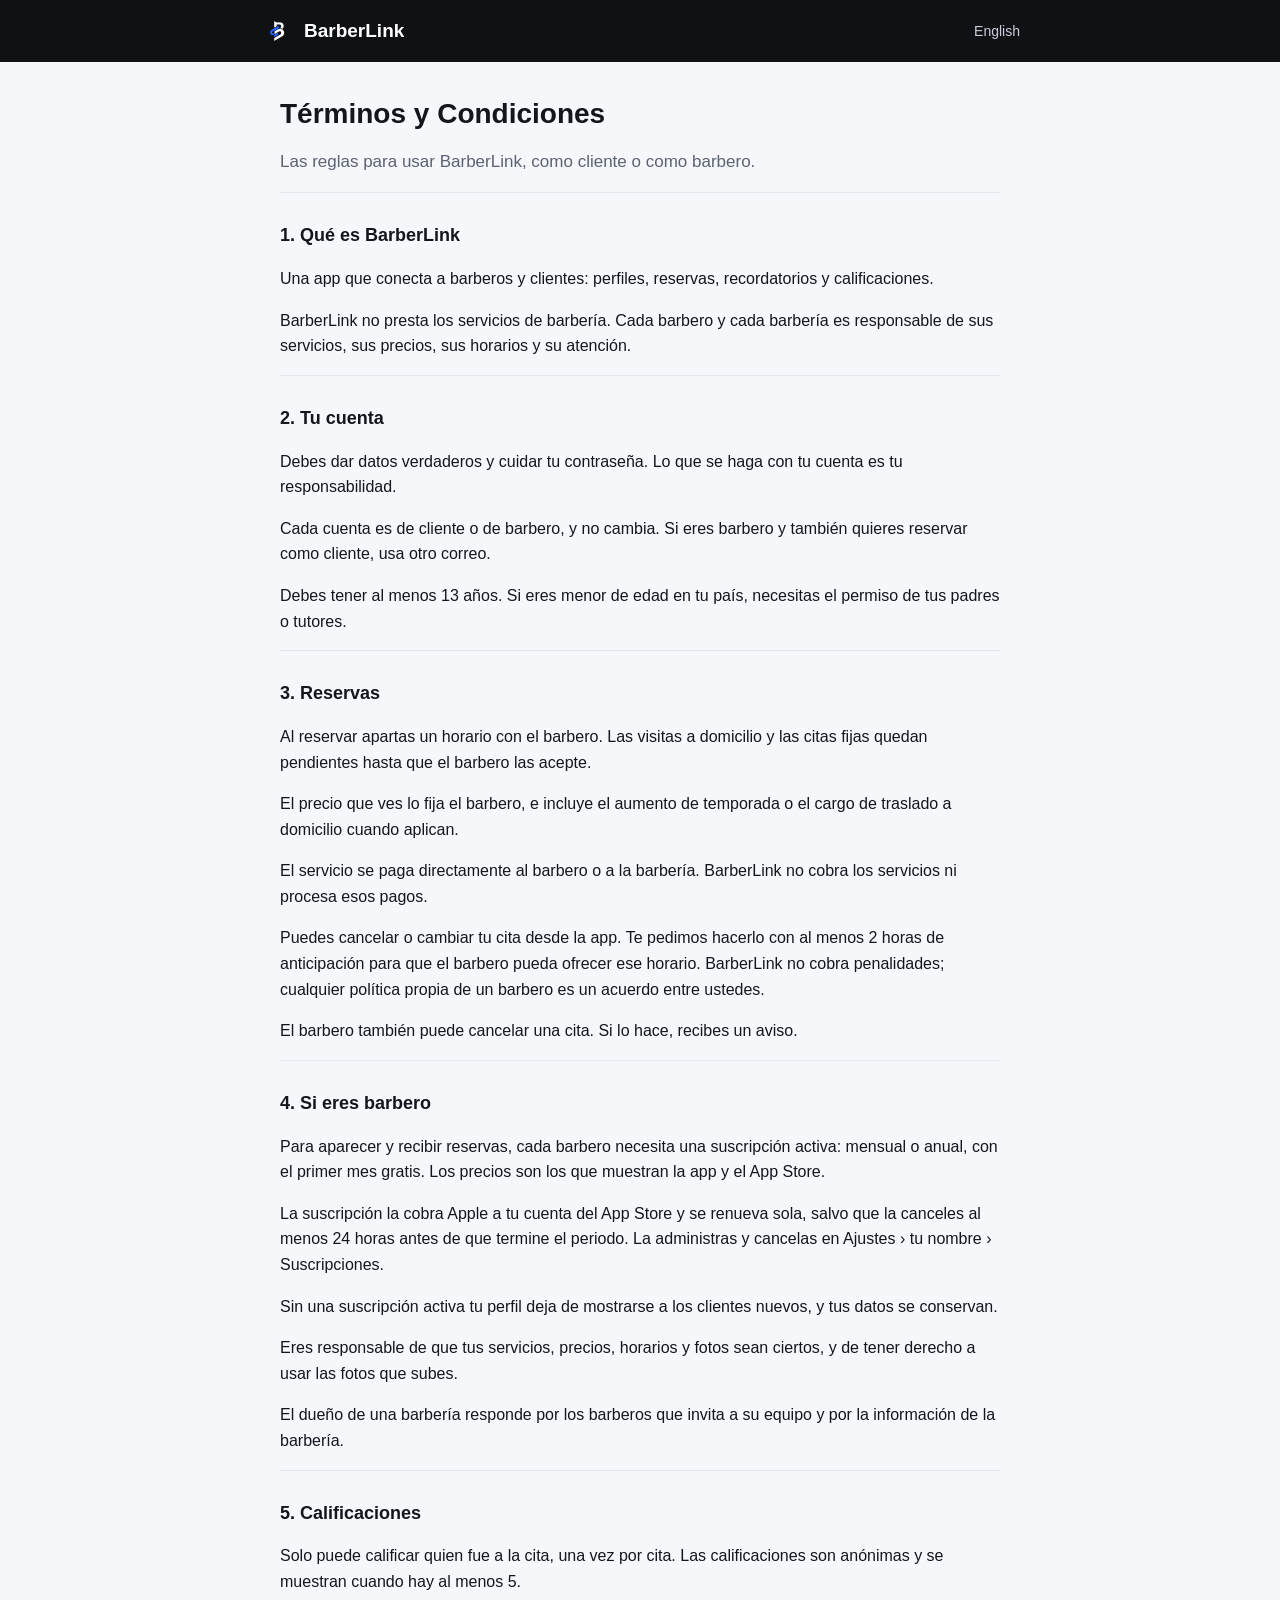
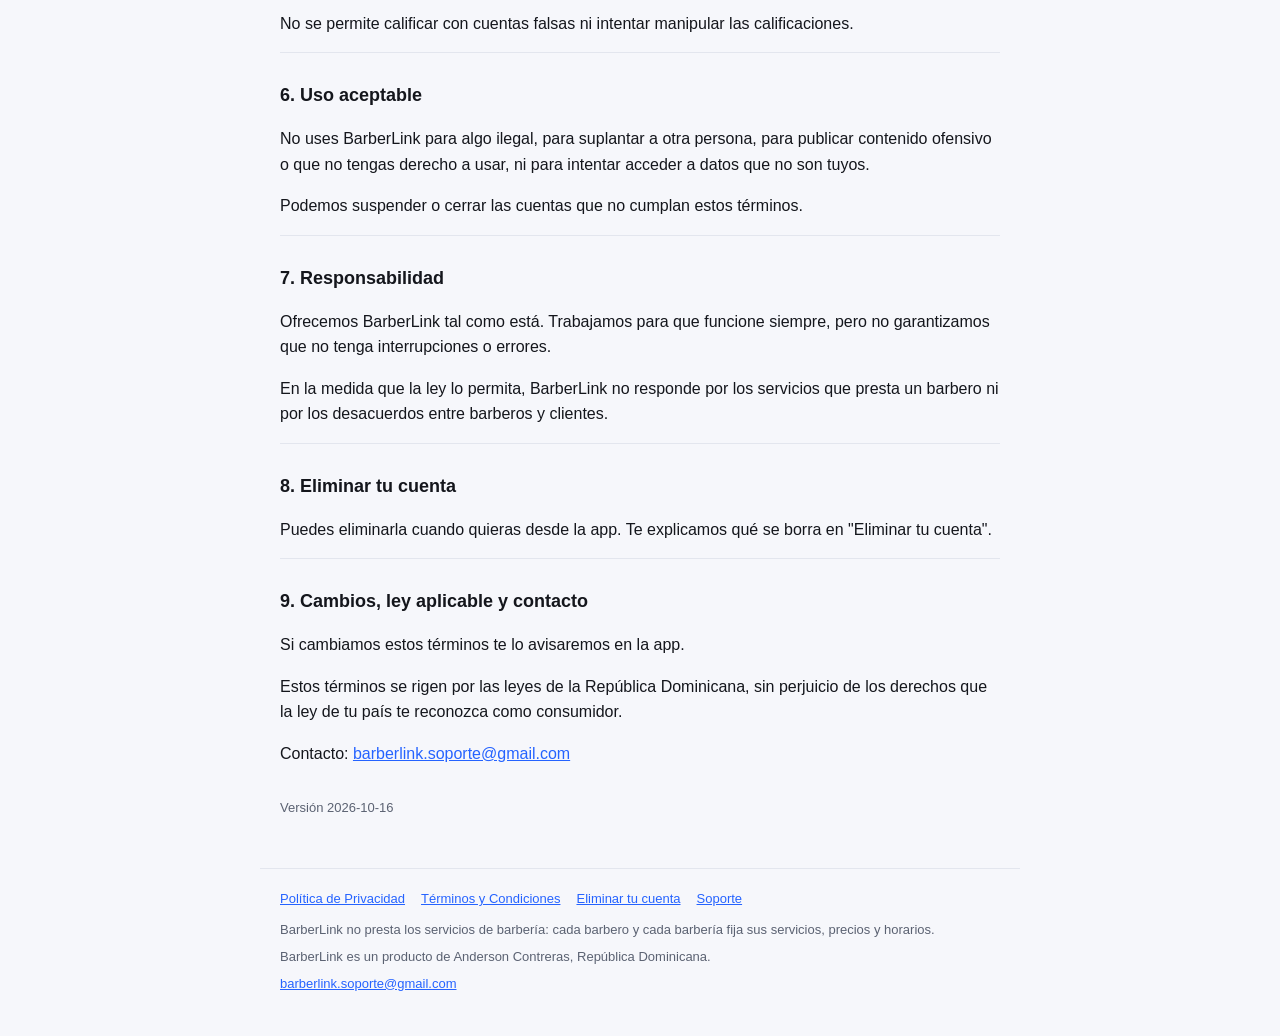
==== terminos.html @ 306a6e2c "Páginas públicas de BarberLink: privacidad, términos, eliminar la cuenta y soporte Generadas con scr" ====
<!doctype html>
<html lang="es">
<head>
<meta charset="utf-8">
<meta name="viewport" content="width=device-width, initial-scale=1">
<title>Términos y Condiciones · BarberLink</title>
<link rel="icon" href="marca.png">
<link rel="stylesheet" href="estilos.css">
</head>
<body>
<header>
  <a class="marca" href="index.html"><img src="marca.png" alt=""><span>BarberLink</span></a>
  <a class="idioma" href="en/terms.html">English</a>
</header>
<main>
<h1>Términos y Condiciones</h1>
<p class="resumen">Las reglas para usar BarberLink, como cliente o como barbero.</p>
<section>
<h2>1. Qué es BarberLink</h2>
<p>Una app que conecta a barberos y clientes: perfiles, reservas, recordatorios y calificaciones.</p>
<p>BarberLink no presta los servicios de barbería. Cada barbero y cada barbería es responsable de sus servicios, sus precios, sus horarios y su atención.</p>
</section>
<section>
<h2>2. Tu cuenta</h2>
<p>Debes dar datos verdaderos y cuidar tu contraseña. Lo que se haga con tu cuenta es tu responsabilidad.</p>
<p>Cada cuenta es de cliente o de barbero, y no cambia. Si eres barbero y también quieres reservar como cliente, usa otro correo.</p>
<p>Debes tener al menos 13 años. Si eres menor de edad en tu país, necesitas el permiso de tus padres o tutores.</p>
</section>
<section>
<h2>3. Reservas</h2>
<p>Al reservar apartas un horario con el barbero. Las visitas a domicilio y las citas fijas quedan pendientes hasta que el barbero las acepte.</p>
<p>El precio que ves lo fija el barbero, e incluye el aumento de temporada o el cargo de traslado a domicilio cuando aplican.</p>
<p>El servicio se paga directamente al barbero o a la barbería. BarberLink no cobra los servicios ni procesa esos pagos.</p>
<p>Puedes cancelar o cambiar tu cita desde la app. Te pedimos hacerlo con al menos 2 horas de anticipación para que el barbero pueda ofrecer ese horario. BarberLink no cobra penalidades; cualquier política propia de un barbero es un acuerdo entre ustedes.</p>
<p>El barbero también puede cancelar una cita. Si lo hace, recibes un aviso.</p>
</section>
<section>
<h2>4. Si eres barbero</h2>
<p>Para aparecer y recibir reservas, cada barbero necesita una suscripción activa: mensual o anual, con el primer mes gratis. Los precios son los que muestran la app y el App Store.</p>
<p>La suscripción la cobra Apple a tu cuenta del App Store y se renueva sola, salvo que la canceles al menos 24 horas antes de que termine el periodo. La administras y cancelas en Ajustes › tu nombre › Suscripciones.</p>
<p>Sin una suscripción activa tu perfil deja de mostrarse a los clientes nuevos, y tus datos se conservan.</p>
<p>Eres responsable de que tus servicios, precios, horarios y fotos sean ciertos, y de tener derecho a usar las fotos que subes.</p>
<p>El dueño de una barbería responde por los barberos que invita a su equipo y por la información de la barbería.</p>
</section>
<section>
<h2>5. Calificaciones</h2>
<p>Solo puede calificar quien fue a la cita, una vez por cita. Las calificaciones son anónimas y se muestran cuando hay al menos 5.</p>
<p>No se permite calificar con cuentas falsas ni intentar manipular las calificaciones.</p>
</section>
<section>
<h2>6. Uso aceptable</h2>
<p>No uses BarberLink para algo ilegal, para suplantar a otra persona, para publicar contenido ofensivo o que no tengas derecho a usar, ni para intentar acceder a datos que no son tuyos.</p>
<p>Podemos suspender o cerrar las cuentas que no cumplan estos términos.</p>
</section>
<section>
<h2>7. Responsabilidad</h2>
<p>Ofrecemos BarberLink tal como está. Trabajamos para que funcione siempre, pero no garantizamos que no tenga interrupciones o errores.</p>
<p>En la medida que la ley lo permita, BarberLink no responde por los servicios que presta un barbero ni por los desacuerdos entre barberos y clientes.</p>
</section>
<section>
<h2>8. Eliminar tu cuenta</h2>
<p>Puedes eliminarla cuando quieras desde la app. Te explicamos qué se borra en &quot;Eliminar tu cuenta&quot;.</p>
</section>
<section>
<h2>9. Cambios, ley aplicable y contacto</h2>
<p>Si cambiamos estos términos te lo avisaremos en la app.</p>
<p>Estos términos se rigen por las leyes de la República Dominicana, sin perjuicio de los derechos que la ley de tu país te reconozca como consumidor.</p>
<p>Contacto: <a href="mailto:barberlink.soporte@gmail.com">barberlink.soporte@gmail.com</a></p>
</section>
<p class="version">Versión 2026-10-16</p>
</main>
<footer>
  <nav><a href="privacidad.html">Política de Privacidad</a><a href="terminos.html">Términos y Condiciones</a><a href="eliminar-cuenta.html">Eliminar tu cuenta</a><a href="soporte.html">Soporte</a></nav>
  <p>BarberLink no presta los servicios de barbería: cada barbero y cada barbería fija sus servicios, precios y horarios.</p>
  <p>BarberLink es un producto de Anderson Contreras, República Dominicana.</p>
  <p><a href="mailto:barberlink.soporte@gmail.com">barberlink.soporte@gmail.com</a></p>
</footer>
</body>
</html>
---- estilos.css ----
/* Public pages (scripts/build-pages.mjs). The app's colors: dark header and the electric blue. */
:root {
  --oscuro: #0f1115;
  --azul: #2563ff;
  --texto: #14161c;
  --suave: #5b6272;
  --fondo: #f6f7fb;
  --borde: #e3e6ee;
  color-scheme: light dark;
}
@media (prefers-color-scheme: dark) {
  :root { --texto: #eceef3; --suave: #9aa1b2; --fondo: #0b0d11; --borde: #23262f; }
}
* { box-sizing: border-box; }
body {
  margin: 0; background: var(--fondo); color: var(--texto);
  font: 16px/1.6 -apple-system, BlinkMacSystemFont, "Segoe UI", Roboto, Inter, Arial, sans-serif;
}
header {
  display: flex; align-items: center; justify-content: space-between;
  padding: 14px max(20px, calc((100% - 760px) / 2)); background: var(--oscuro);
}
.marca { display: flex; align-items: center; gap: 10px; color: #fff; text-decoration: none; font-weight: 700; font-size: 19px; }
.marca img { width: 34px; height: 34px; border-radius: 8px; }
.idioma { color: #c9cedb; text-decoration: none; font-size: 14px; }
main { max-width: 760px; margin: 0 auto; padding: 28px 20px 12px; }
h1 { font-size: 28px; line-height: 1.25; margin: 6px 0 12px; }
h2 { font-size: 18px; margin: 28px 0 8px; }
.resumen { font-size: 17px; color: var(--suave); }
.nota { font-size: 14px; color: var(--suave); border-left: 3px solid var(--azul); padding-left: 12px; }
.version { font-size: 13px; color: var(--suave); margin-top: 32px; }
a { color: var(--azul); }
section { border-top: 1px solid var(--borde); }
.portada { text-align: center; padding: 18px 0 8px; }
.portada img { width: 96px; height: 96px; border-radius: 22px; }
.portada h1 { font-size: 34px; margin: 10px 0 2px; }
.lema { color: var(--azul); font-weight: 600; margin-top: 0; }
.lista { list-style: none; padding: 0; margin: 22px 0; display: grid; gap: 10px; }
.lista a {
  display: block; padding: 14px 16px; border: 1px solid var(--borde); border-radius: 12px;
  text-decoration: none; font-weight: 600; background: rgba(37, 99, 255, 0.05);
}
footer { max-width: 760px; margin: 24px auto 0; padding: 20px 20px 36px; border-top: 1px solid var(--borde); font-size: 13px; color: var(--suave); }
footer nav { display: flex; flex-wrap: wrap; gap: 6px 16px; margin-bottom: 10px; }
footer p { margin: 6px 0; }
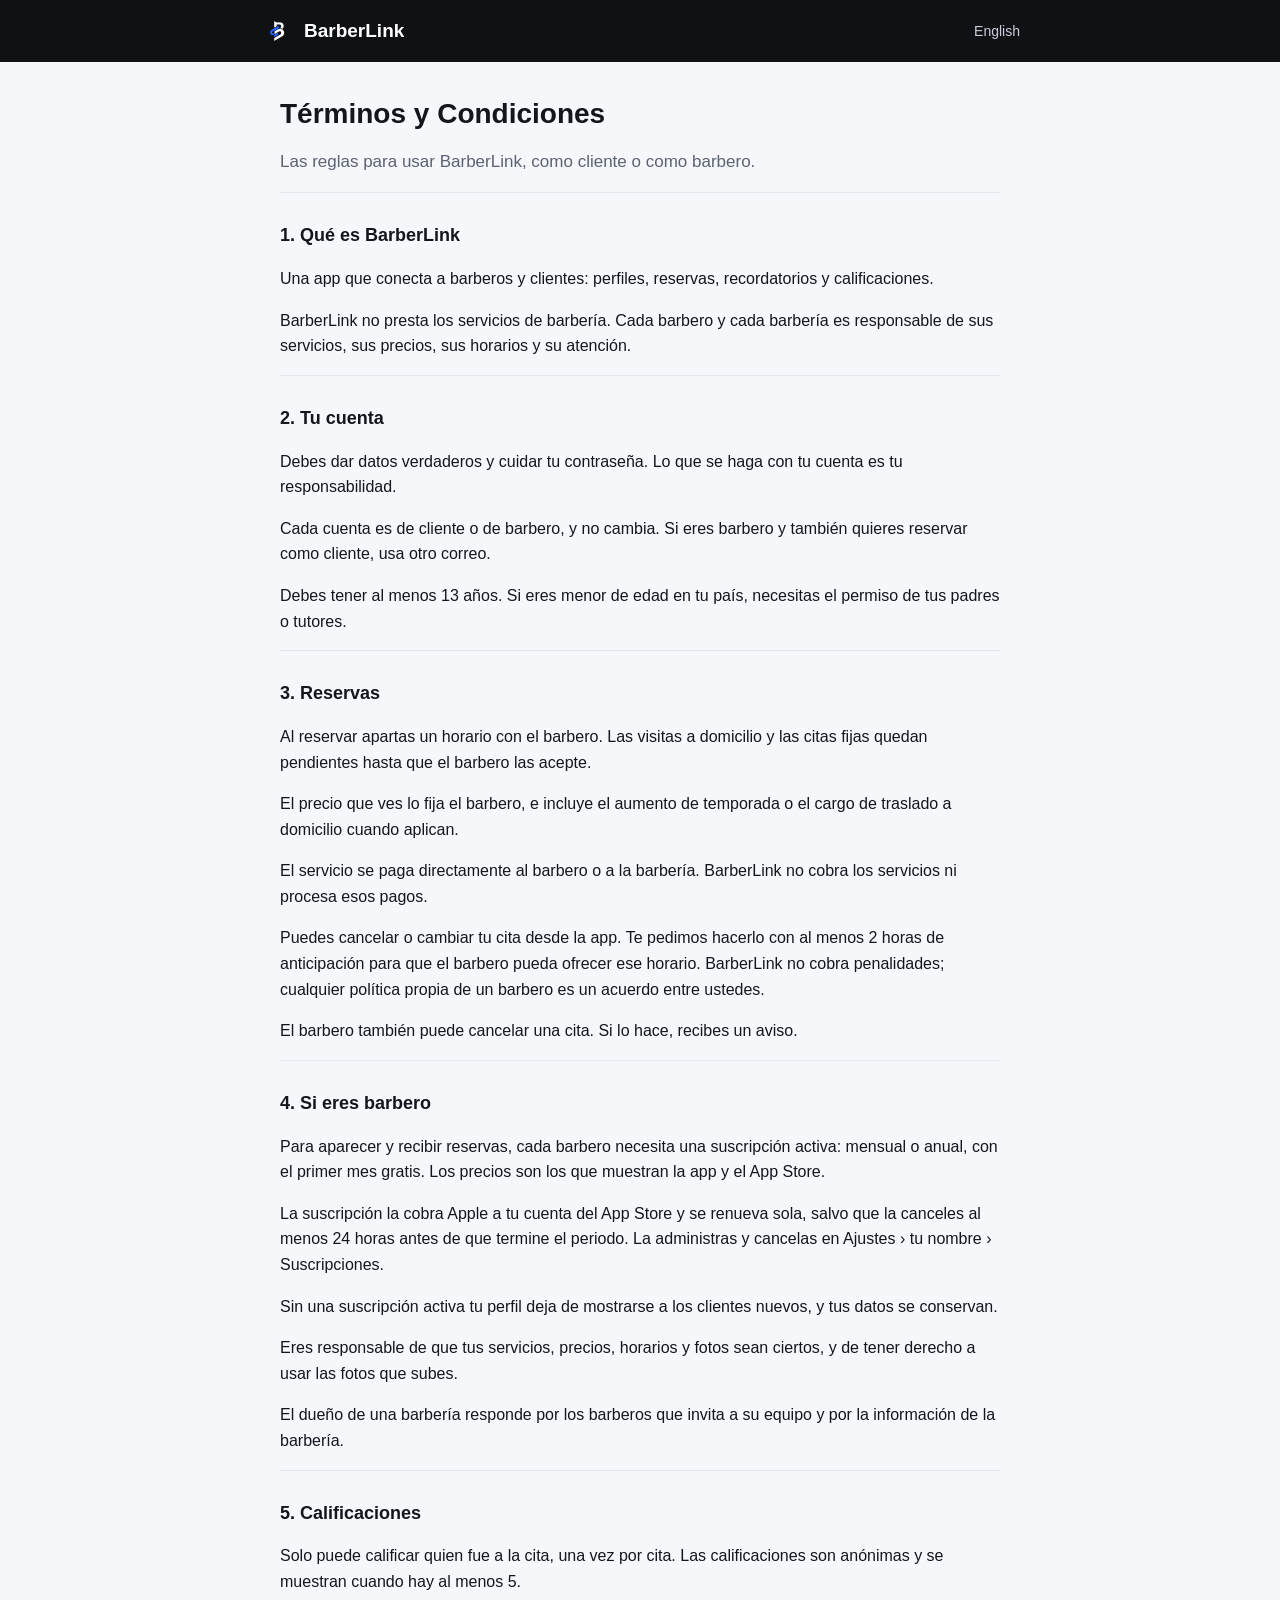
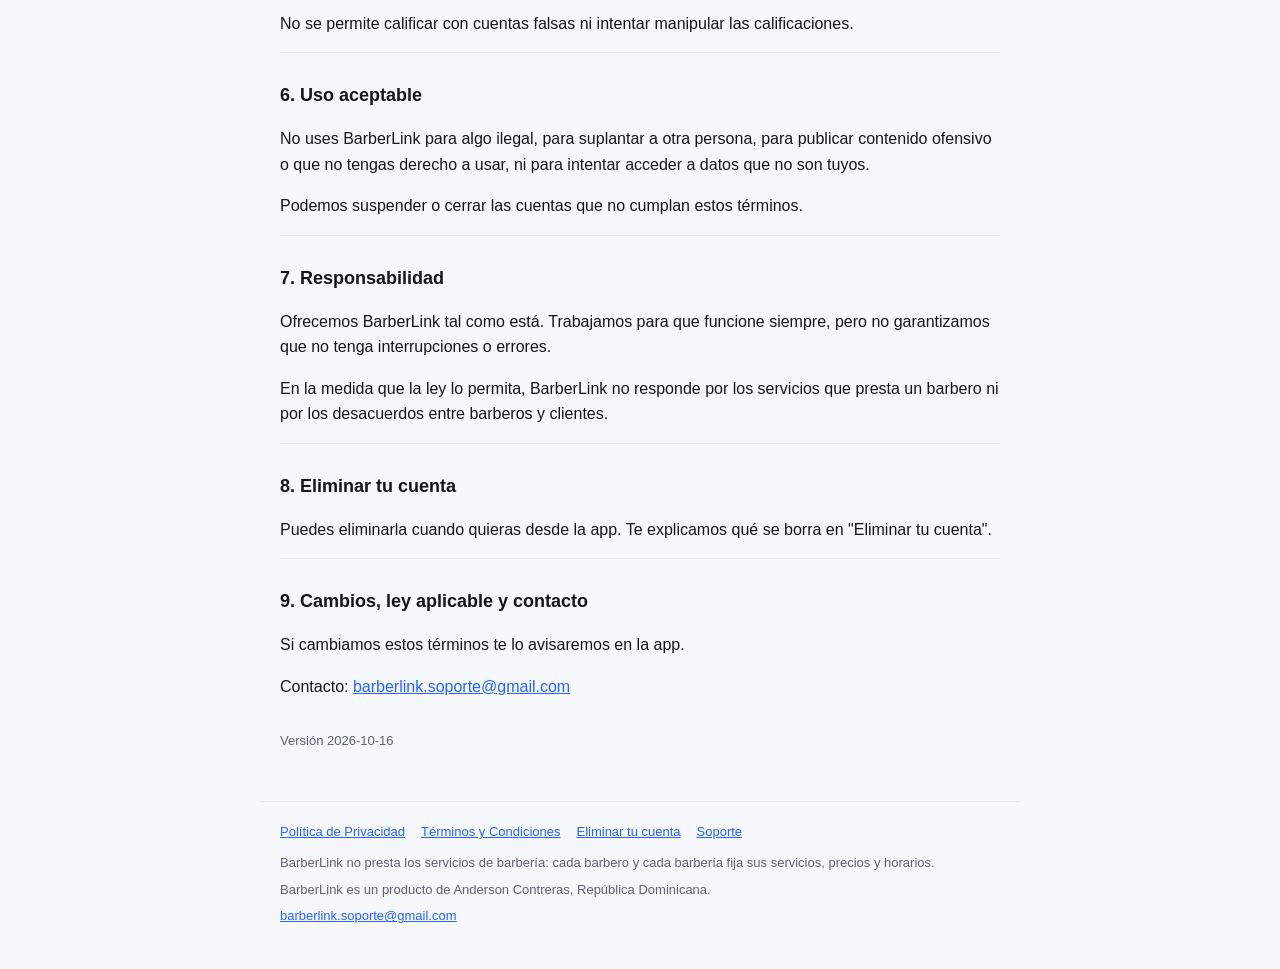
==== commit f8508df3: "Update terminos.html" ====
--- a/terminos.html
+++ b/terminos.html
@@ -64,7 +64,6 @@
 <section>
 <h2>9. Cambios, ley aplicable y contacto</h2>
 <p>Si cambiamos estos términos te lo avisaremos en la app.</p>
-<p>Estos términos se rigen por las leyes de la República Dominicana, sin perjuicio de los derechos que la ley de tu país te reconozca como consumidor.</p>
 <p>Contacto: <a href="mailto:barberlink.soporte@gmail.com">barberlink.soporte@gmail.com</a></p>
 </section>
 <p class="version">Versión 2026-10-16</p>
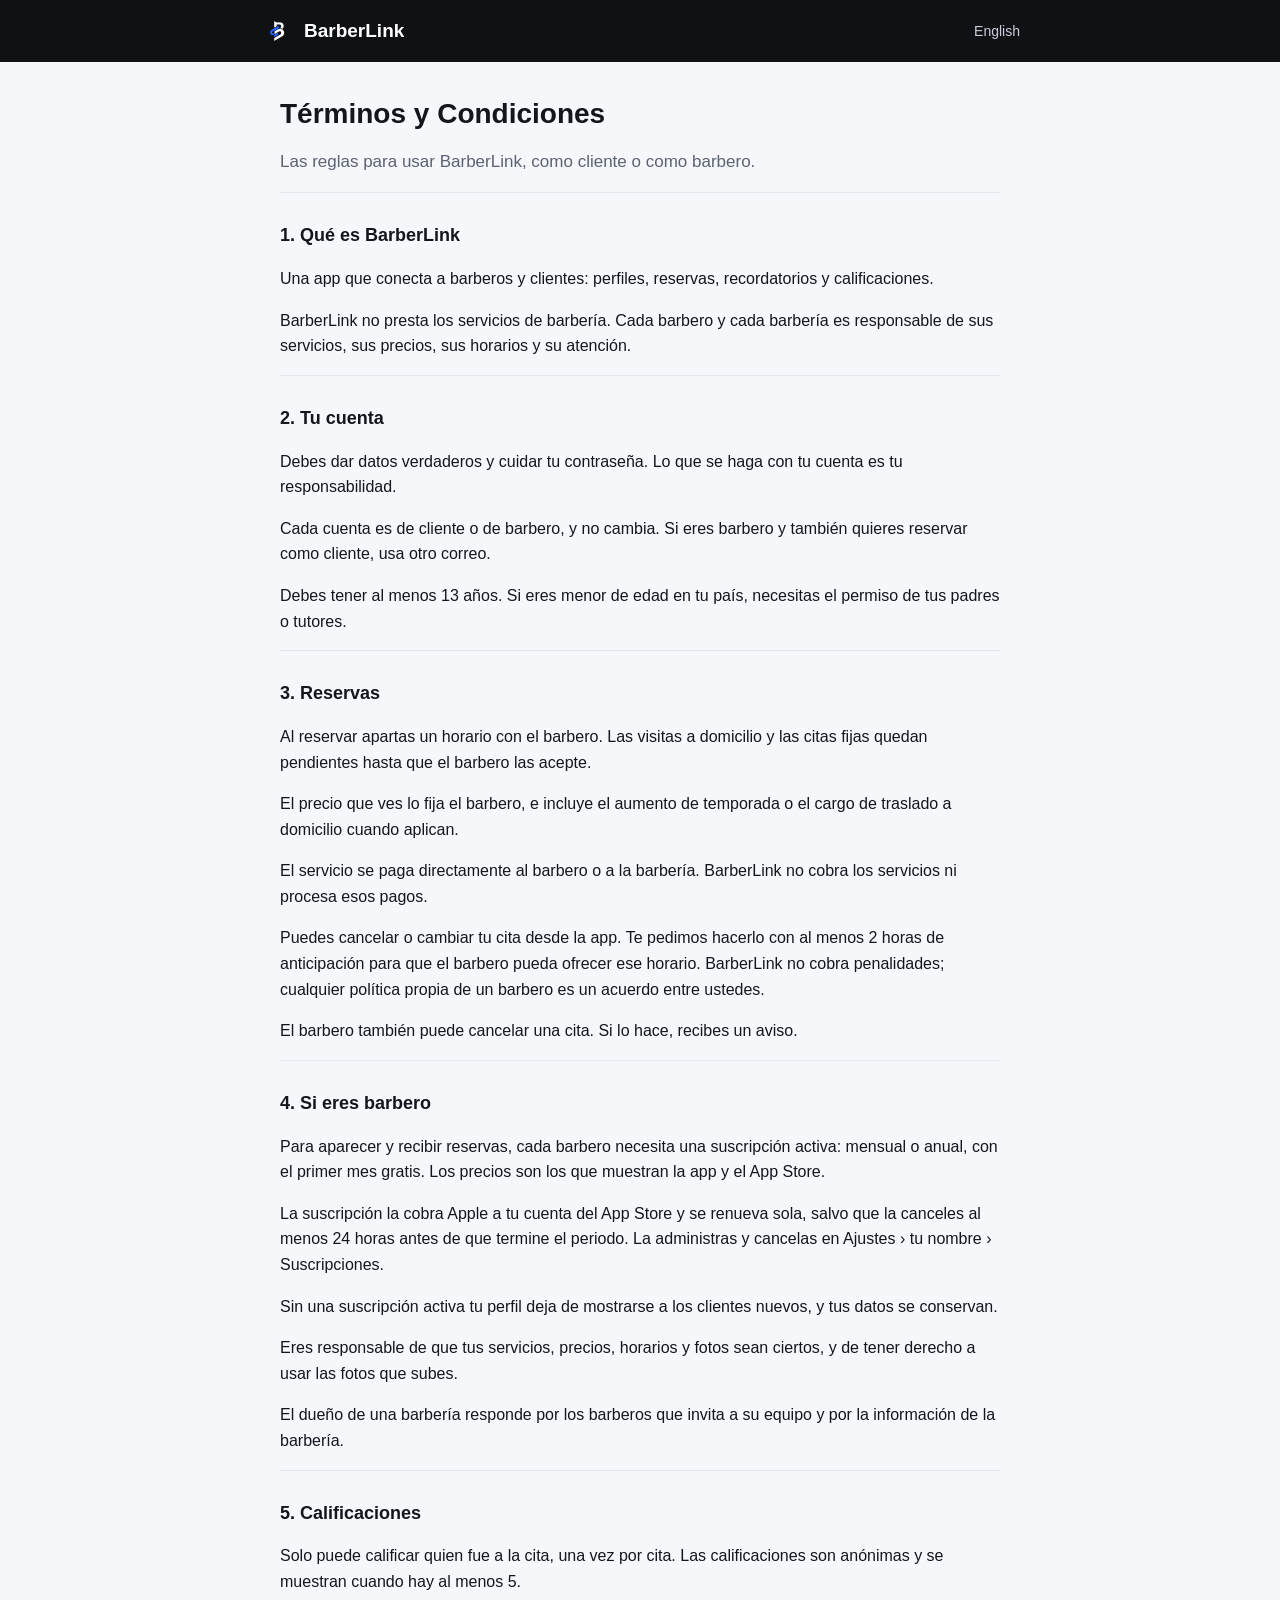
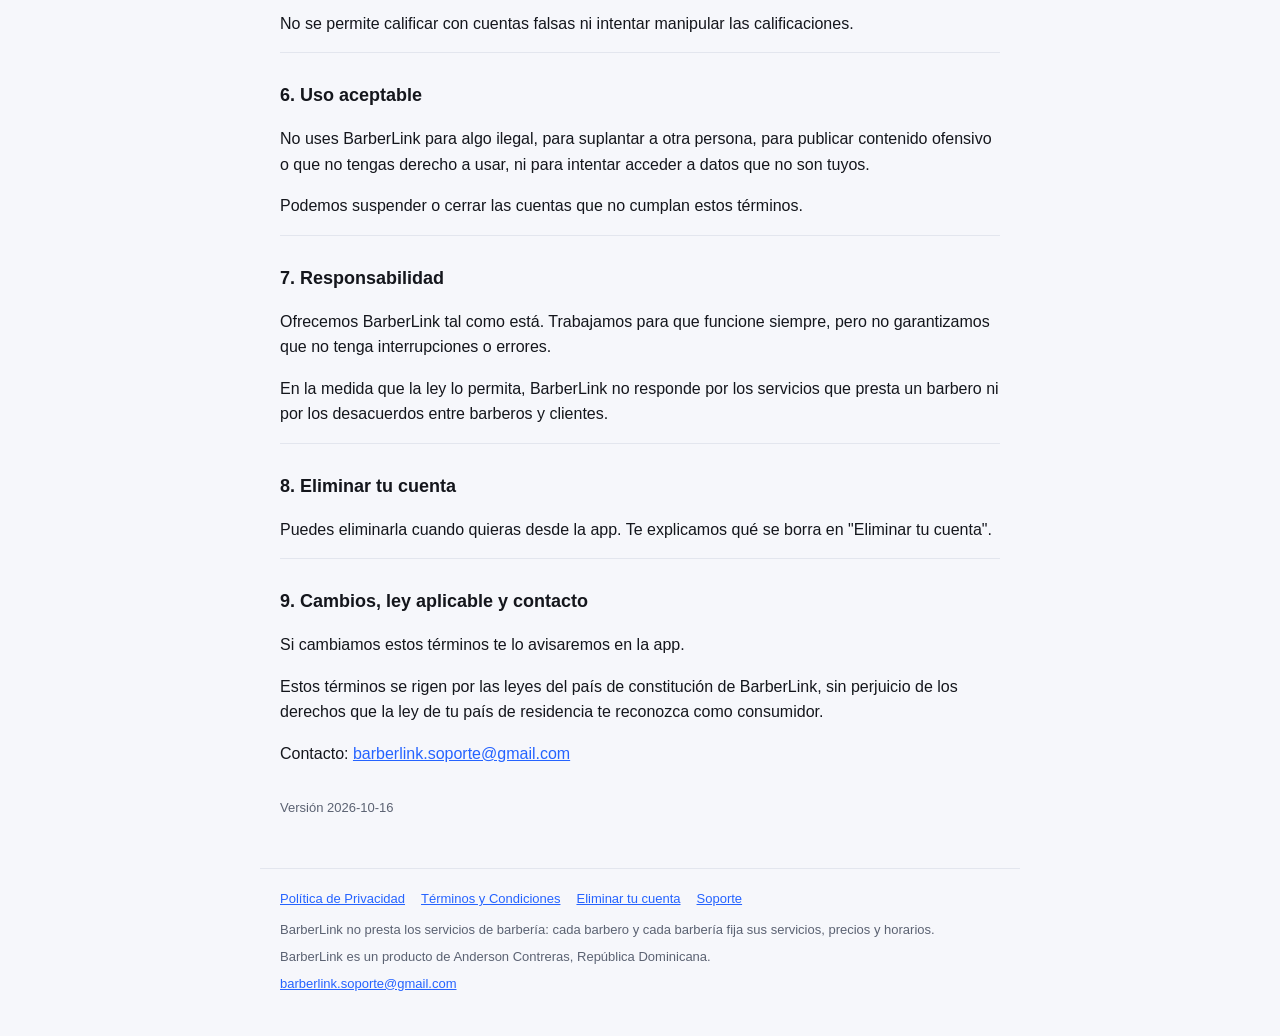
==== commit d5fe7d53: "Términos: la ley aplicable es la del país de constitución de BarberLink Co-Authored-By: Claude Opus " ====
--- a/terminos.html
+++ b/terminos.html
@@ -64,6 +64,7 @@
 <section>
 <h2>9. Cambios, ley aplicable y contacto</h2>
 <p>Si cambiamos estos términos te lo avisaremos en la app.</p>
+<p>Estos términos se rigen por las leyes del país de constitución de BarberLink, sin perjuicio de los derechos que la ley de tu país de residencia te reconozca como consumidor.</p>
 <p>Contacto: <a href="mailto:barberlink.soporte@gmail.com">barberlink.soporte@gmail.com</a></p>
 </section>
 <p class="version">Versión 2026-10-16</p>
